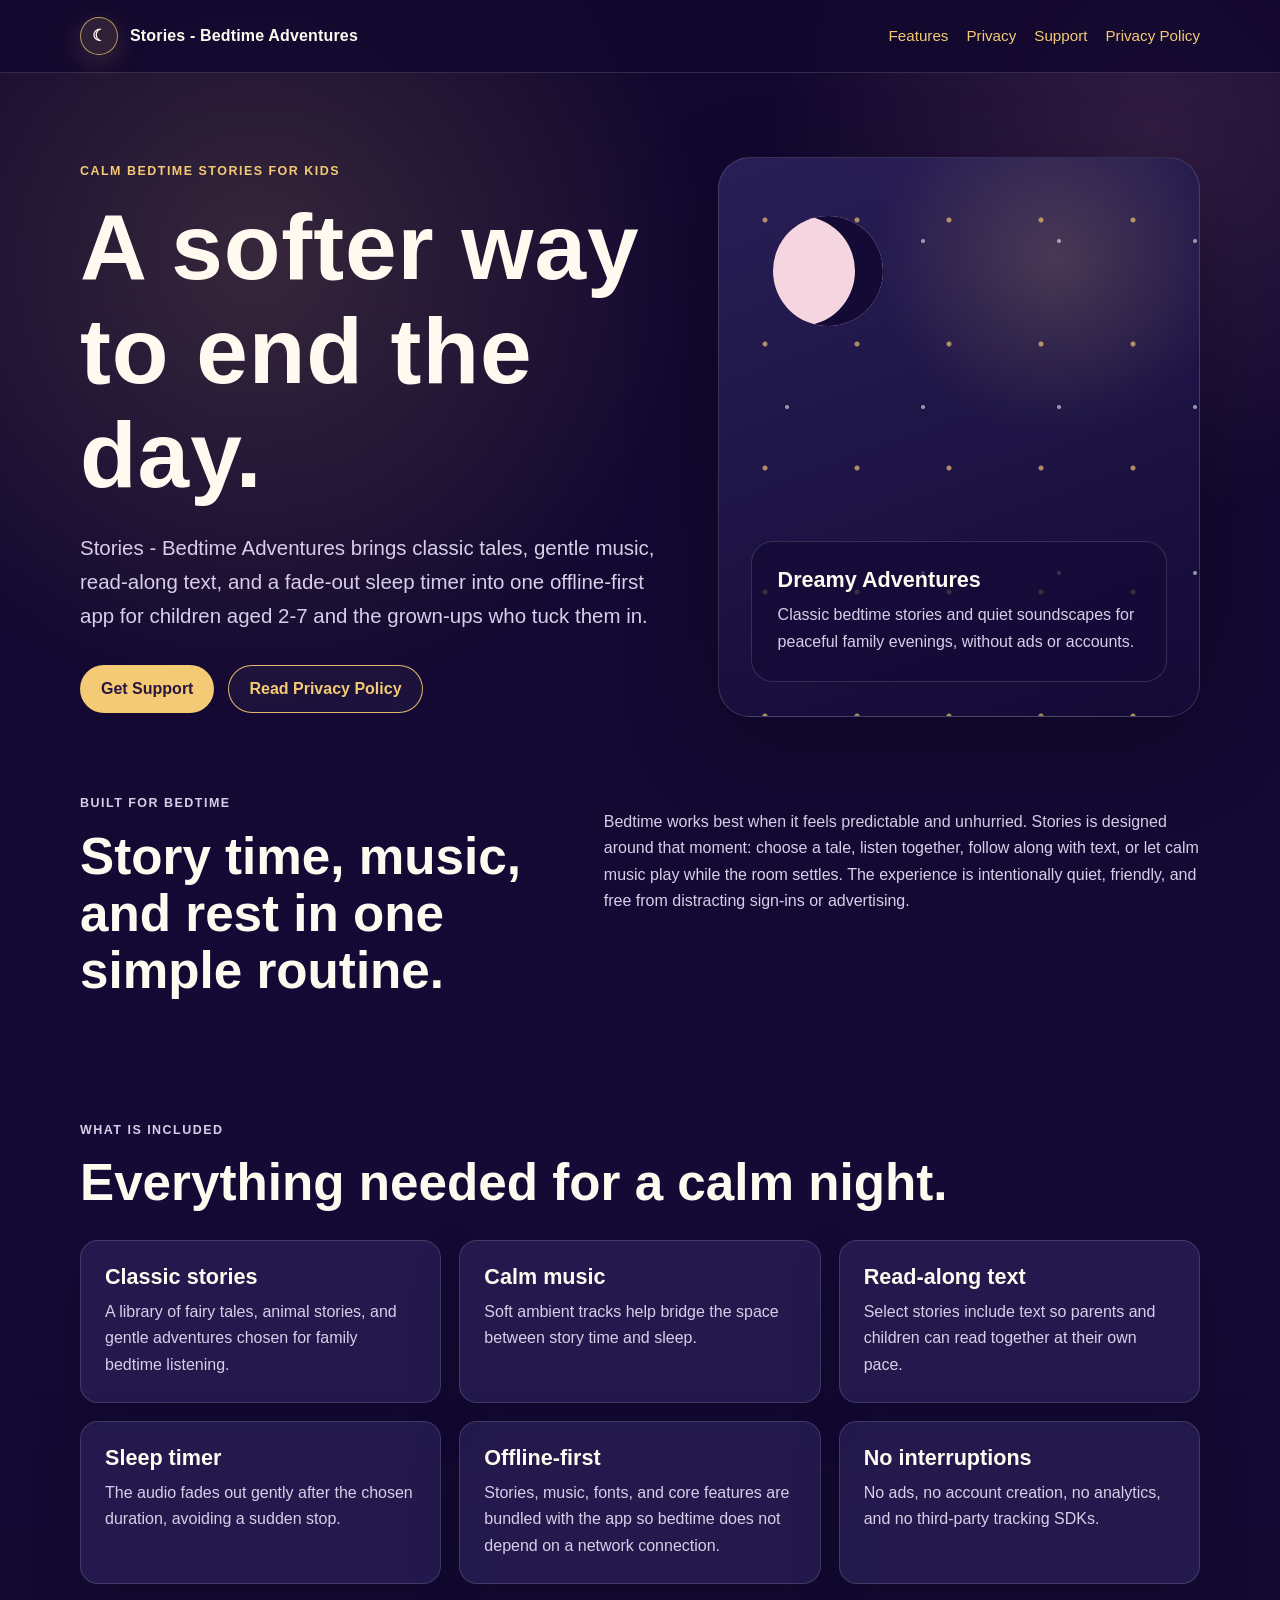
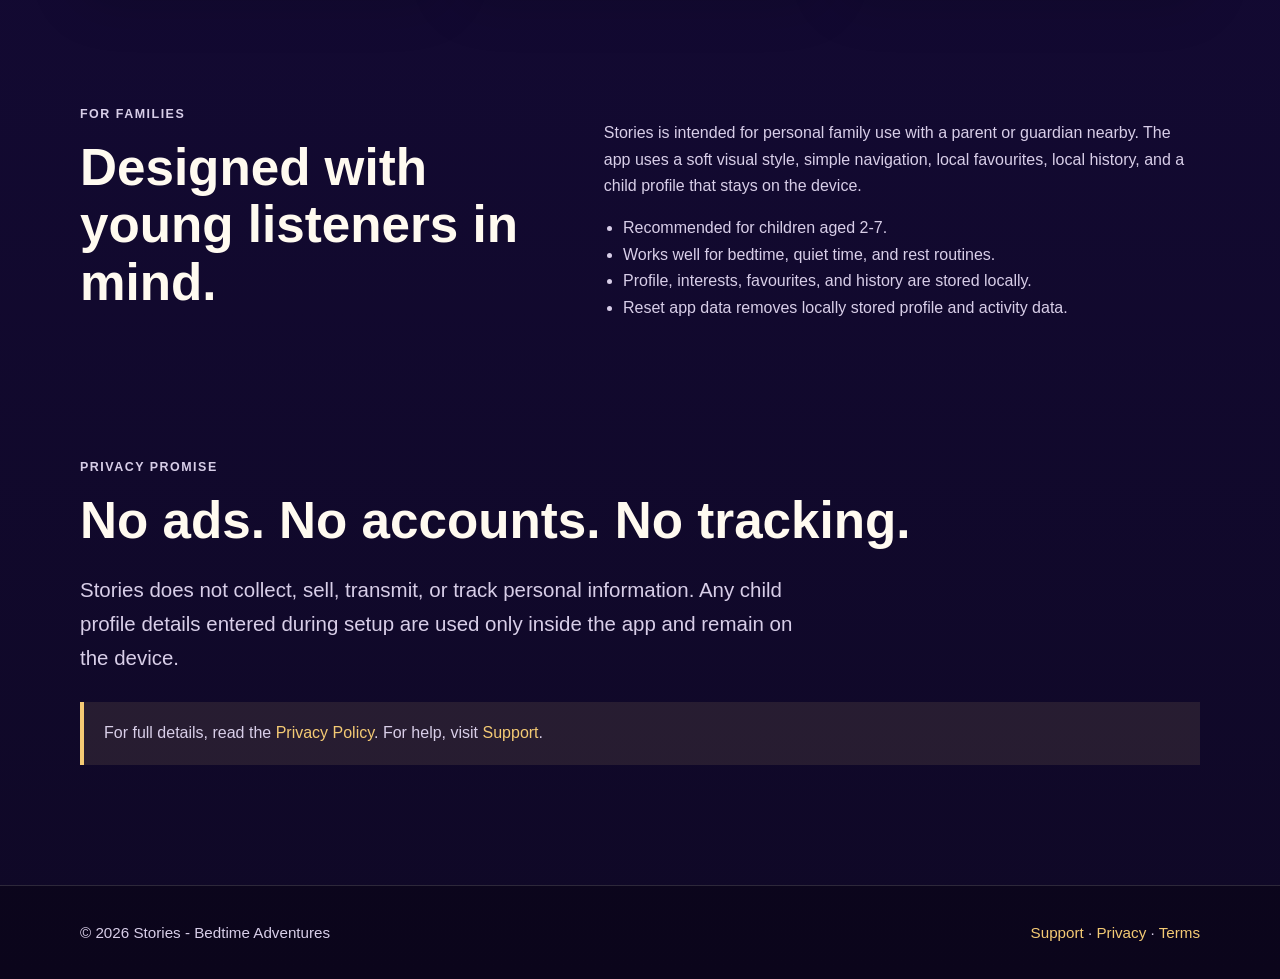
==== index.html @ 09371b65 "Add files via upload" ====
<!doctype html>
<html lang="en">
  <head>
    <meta charset="utf-8">
    <meta name="viewport" content="width=device-width, initial-scale=1">
    <title>Stories - Bedtime Adventures</title>
    <meta
      name="description"
      content="Stories - Bedtime Adventures is an offline bedtime companion for children aged 2-7, with classic stories, calm music, read-along text, and a gentle sleep timer."
    >
    <link rel="stylesheet" href="styles.css">
  </head>
  <body>
    <header class="site-header">
      <nav class="nav" aria-label="Main navigation">
        <a class="brand" href="index.html" aria-label="Stories home">
          <span class="brand-mark">☾</span>
          <span>Stories - Bedtime Adventures</span>
        </a>
        <div class="nav-links">
          <a href="#features">Features</a>
          <a href="#privacy">Privacy</a>
          <a href="support.html">Support</a>
          <a href="privacy.html">Privacy Policy</a>
        </div>
      </nav>
    </header>

    <main>
      <section class="hero">
        <div>
          <p class="eyebrow">Calm bedtime stories for kids</p>
          <h1>A softer way to end the day.</h1>
          <p class="lead">
            Stories - Bedtime Adventures brings classic tales, gentle music,
            read-along text, and a fade-out sleep timer into one offline-first
            app for children aged 2-7 and the grown-ups who tuck them in.
          </p>
          <div class="actions">
            <a class="button primary" href="support.html">Get Support</a>
            <a class="button secondary" href="privacy.html">Read Privacy Policy</a>
          </div>
        </div>
        <div class="phone-card" aria-hidden="true">
          <div class="stars"></div>
          <div class="moon"></div>
          <div class="preview-panel">
            <h3>Dreamy Adventures</h3>
            <p>
              Classic bedtime stories and quiet soundscapes for peaceful family
              evenings, without ads or accounts.
            </p>
          </div>
        </div>
      </section>

      <section class="section intro">
        <div class="split">
          <div>
            <p class="eyebrow">Built for bedtime</p>
            <h2>Story time, music, and rest in one simple routine.</h2>
          </div>
          <p>
            Bedtime works best when it feels predictable and unhurried.
            Stories is designed around that moment: choose a tale, listen
            together, follow along with text, or let calm music play while the
            room settles. The experience is intentionally quiet, friendly, and
            free from distracting sign-ins or advertising.
          </p>
        </div>
      </section>

      <section class="section" id="features">
        <p class="eyebrow">What is included</p>
        <h2>Everything needed for a calm night.</h2>
        <div class="grid">
          <article class="card">
            <h3>Classic stories</h3>
            <p>
              A library of fairy tales, animal stories, and gentle adventures
              chosen for family bedtime listening.
            </p>
          </article>
          <article class="card">
            <h3>Calm music</h3>
            <p>
              Soft ambient tracks help bridge the space between story time and
              sleep.
            </p>
          </article>
          <article class="card">
            <h3>Read-along text</h3>
            <p>
              Select stories include text so parents and children can read
              together at their own pace.
            </p>
          </article>
          <article class="card">
            <h3>Sleep timer</h3>
            <p>
              The audio fades out gently after the chosen duration, avoiding a
              sudden stop.
            </p>
          </article>
          <article class="card">
            <h3>Offline-first</h3>
            <p>
              Stories, music, fonts, and core features are bundled with the app
              so bedtime does not depend on a network connection.
            </p>
          </article>
          <article class="card">
            <h3>No interruptions</h3>
            <p>
              No ads, no account creation, no analytics, and no third-party
              tracking SDKs.
            </p>
          </article>
        </div>
      </section>

      <section class="section">
        <div class="split">
          <div>
            <p class="eyebrow">For families</p>
            <h2>Designed with young listeners in mind.</h2>
          </div>
          <div>
            <p>
              Stories is intended for personal family use with a parent or
              guardian nearby. The app uses a soft visual style, simple
              navigation, local favourites, local history, and a child profile
              that stays on the device.
            </p>
            <ul class="list">
              <li>Recommended for children aged 2-7.</li>
              <li>Works well for bedtime, quiet time, and rest routines.</li>
              <li>Profile, interests, favourites, and history are stored locally.</li>
              <li>Reset app data removes locally stored profile and activity data.</li>
            </ul>
          </div>
        </div>
      </section>

      <section class="section" id="privacy">
        <p class="eyebrow">Privacy promise</p>
        <h2>No ads. No accounts. No tracking.</h2>
        <p class="lead">
          Stories does not collect, sell, transmit, or track personal
          information. Any child profile details entered during setup are used
          only inside the app and remain on the device.
        </p>
        <div class="notice">
          For full details, read the <a href="privacy.html">Privacy Policy</a>.
          For help, visit <a href="support.html">Support</a>.
        </div>
      </section>
    </main>

    <footer class="site-footer">
      <div class="footer-inner">
        <span>© 2026 Stories - Bedtime Adventures</span>
        <span>
          <a href="support.html">Support</a> ·
          <a href="privacy.html">Privacy</a> ·
          <a href="terms.html">Terms</a>
        </span>
      </div>
    </footer>
  </body>
</html>
---- styles.css ----
:root {
  color-scheme: dark;
  --bg: #140a36;
  --bg-soft: #21164d;
  --panel: #2a2058;
  --ink: #fffaf0;
  --muted: #d8cee8;
  --gold: #f4ca74;
  --rose: #ef9db7;
  --line: rgba(255, 250, 240, 0.14);
  --shadow: rgba(0, 0, 0, 0.26);
}

* {
  box-sizing: border-box;
}

html {
  scroll-behavior: smooth;
}

body {
  margin: 0;
  background:
    radial-gradient(circle at 20% 10%, rgba(244, 202, 116, 0.16), transparent 28rem),
    radial-gradient(circle at 90% 5%, rgba(239, 157, 183, 0.14), transparent 24rem),
    linear-gradient(180deg, #12072e 0%, var(--bg) 48%, #0f0826 100%);
  color: var(--ink);
  font-family: ui-rounded, "SF Pro Rounded", "Nunito", "Helvetica Neue", Arial, sans-serif;
  line-height: 1.65;
}

a {
  color: var(--gold);
  text-decoration: none;
}

a:hover {
  text-decoration: underline;
}

.site-header {
  position: sticky;
  top: 0;
  z-index: 2;
  background: rgba(18, 7, 46, 0.86);
  border-bottom: 1px solid var(--line);
  backdrop-filter: blur(18px);
}

.nav {
  width: min(1120px, calc(100% - 32px));
  margin: 0 auto;
  min-height: 72px;
  display: flex;
  align-items: center;
  justify-content: space-between;
  gap: 24px;
}

.brand {
  display: inline-flex;
  align-items: center;
  gap: 12px;
  color: var(--ink);
  font-weight: 800;
  letter-spacing: 0.01em;
}

.brand-mark {
  width: 38px;
  height: 38px;
  display: grid;
  place-items: center;
  border: 1px solid rgba(244, 202, 116, 0.7);
  border-radius: 50%;
  background: rgba(244, 202, 116, 0.12);
  box-shadow: 0 8px 28px rgba(244, 202, 116, 0.18);
}

.nav-links {
  display: flex;
  flex-wrap: wrap;
  justify-content: flex-end;
  gap: 18px;
  font-size: 0.95rem;
}

.hero,
.section,
.footer-inner {
  width: min(1120px, calc(100% - 32px));
  margin: 0 auto;
}

.hero {
  padding: 84px 0 56px;
  display: grid;
  grid-template-columns: minmax(0, 1.1fr) minmax(280px, 0.9fr);
  gap: 48px;
  align-items: center;
}

.eyebrow {
  margin: 0 0 14px;
  color: var(--gold);
  font-weight: 800;
  text-transform: uppercase;
  letter-spacing: 0.12em;
  font-size: 0.78rem;
}

h1,
h2,
h3 {
  line-height: 1.12;
  margin: 0;
}

h1 {
  font-size: clamp(2.8rem, 8vw, 5.8rem);
  letter-spacing: 0.01em;
}

h2 {
  font-size: clamp(2rem, 5vw, 3.2rem);
}

h3 {
  font-size: 1.35rem;
}

.lead {
  max-width: 720px;
  margin: 24px 0 0;
  color: var(--muted);
  font-size: clamp(1.08rem, 2vw, 1.28rem);
}

.actions {
  margin-top: 32px;
  display: flex;
  flex-wrap: wrap;
  gap: 14px;
}

.button {
  display: inline-flex;
  align-items: center;
  justify-content: center;
  min-height: 48px;
  padding: 0 20px;
  border-radius: 999px;
  font-weight: 800;
  border: 1px solid rgba(244, 202, 116, 0.9);
}

.button.primary {
  color: #28163f;
  background: var(--gold);
}

.button.secondary {
  color: var(--gold);
  background: rgba(255, 255, 255, 0.04);
}

.phone-card {
  position: relative;
  min-height: 560px;
  border: 1px solid var(--line);
  border-radius: 32px;
  background:
    radial-gradient(circle at 70% 18%, rgba(244, 202, 116, 0.18), transparent 11rem),
    linear-gradient(160deg, rgba(42, 32, 88, 0.96), rgba(20, 10, 54, 0.98));
  box-shadow: 0 28px 90px var(--shadow);
  overflow: hidden;
}

.moon {
  position: absolute;
  top: 58px;
  left: 54px;
  width: 110px;
  height: 110px;
  border-radius: 50%;
  background: #f5d5df;
  box-shadow: inset -28px 0 0 #140a36;
}

.stars {
  position: absolute;
  inset: 0;
  background-image:
    radial-gradient(circle, rgba(244, 202, 116, 0.95) 0 2px, transparent 3px),
    radial-gradient(circle, rgba(255, 255, 255, 0.78) 0 1.5px, transparent 2.5px);
  background-size: 92px 124px, 136px 166px;
  opacity: 0.7;
}

.preview-panel {
  position: absolute;
  left: 32px;
  right: 32px;
  bottom: 34px;
  padding: 26px;
  border: 1px solid var(--line);
  border-radius: 22px;
  background: rgba(20, 10, 54, 0.72);
}

.preview-panel p {
  margin: 10px 0 0;
  color: var(--muted);
}

.section {
  padding: 60px 0;
}

.section.intro {
  padding-top: 20px;
}

.grid {
  display: grid;
  grid-template-columns: repeat(3, minmax(0, 1fr));
  gap: 18px;
  margin-top: 28px;
}

.card {
  padding: 24px;
  border: 1px solid var(--line);
  border-radius: 18px;
  background: rgba(42, 32, 88, 0.72);
  box-shadow: 0 18px 54px rgba(0, 0, 0, 0.16);
}

.card p,
.section p,
.section li {
  color: var(--muted);
}

.card p {
  margin: 10px 0 0;
}

.list {
  padding-left: 1.2rem;
}

.split {
  display: grid;
  grid-template-columns: 0.9fr 1.1fr;
  gap: 36px;
  align-items: start;
}

.notice {
  margin-top: 28px;
  padding: 18px 20px;
  border-left: 4px solid var(--gold);
  background: rgba(244, 202, 116, 0.1);
  color: var(--muted);
}

.faq {
  display: grid;
  gap: 14px;
  margin-top: 28px;
}

details {
  border: 1px solid var(--line);
  border-radius: 16px;
  background: rgba(42, 32, 88, 0.62);
  padding: 18px 20px;
}

summary {
  cursor: pointer;
  color: var(--ink);
  font-weight: 800;
}

details p {
  margin-bottom: 0;
}

.site-footer {
  margin-top: 60px;
  border-top: 1px solid var(--line);
  background: rgba(10, 5, 24, 0.7);
}

.footer-inner {
  padding: 34px 0;
  display: flex;
  flex-wrap: wrap;
  justify-content: space-between;
  gap: 16px;
  color: var(--muted);
  font-size: 0.95rem;
}

@media (max-width: 820px) {
  .nav,
  .footer-inner {
    align-items: flex-start;
    flex-direction: column;
  }

  .nav-links {
    justify-content: flex-start;
  }

  .hero,
  .split {
    grid-template-columns: 1fr;
  }

  .hero {
    padding-top: 52px;
  }

  .grid {
    grid-template-columns: 1fr;
  }

  .phone-card {
    min-height: 420px;
  }
}
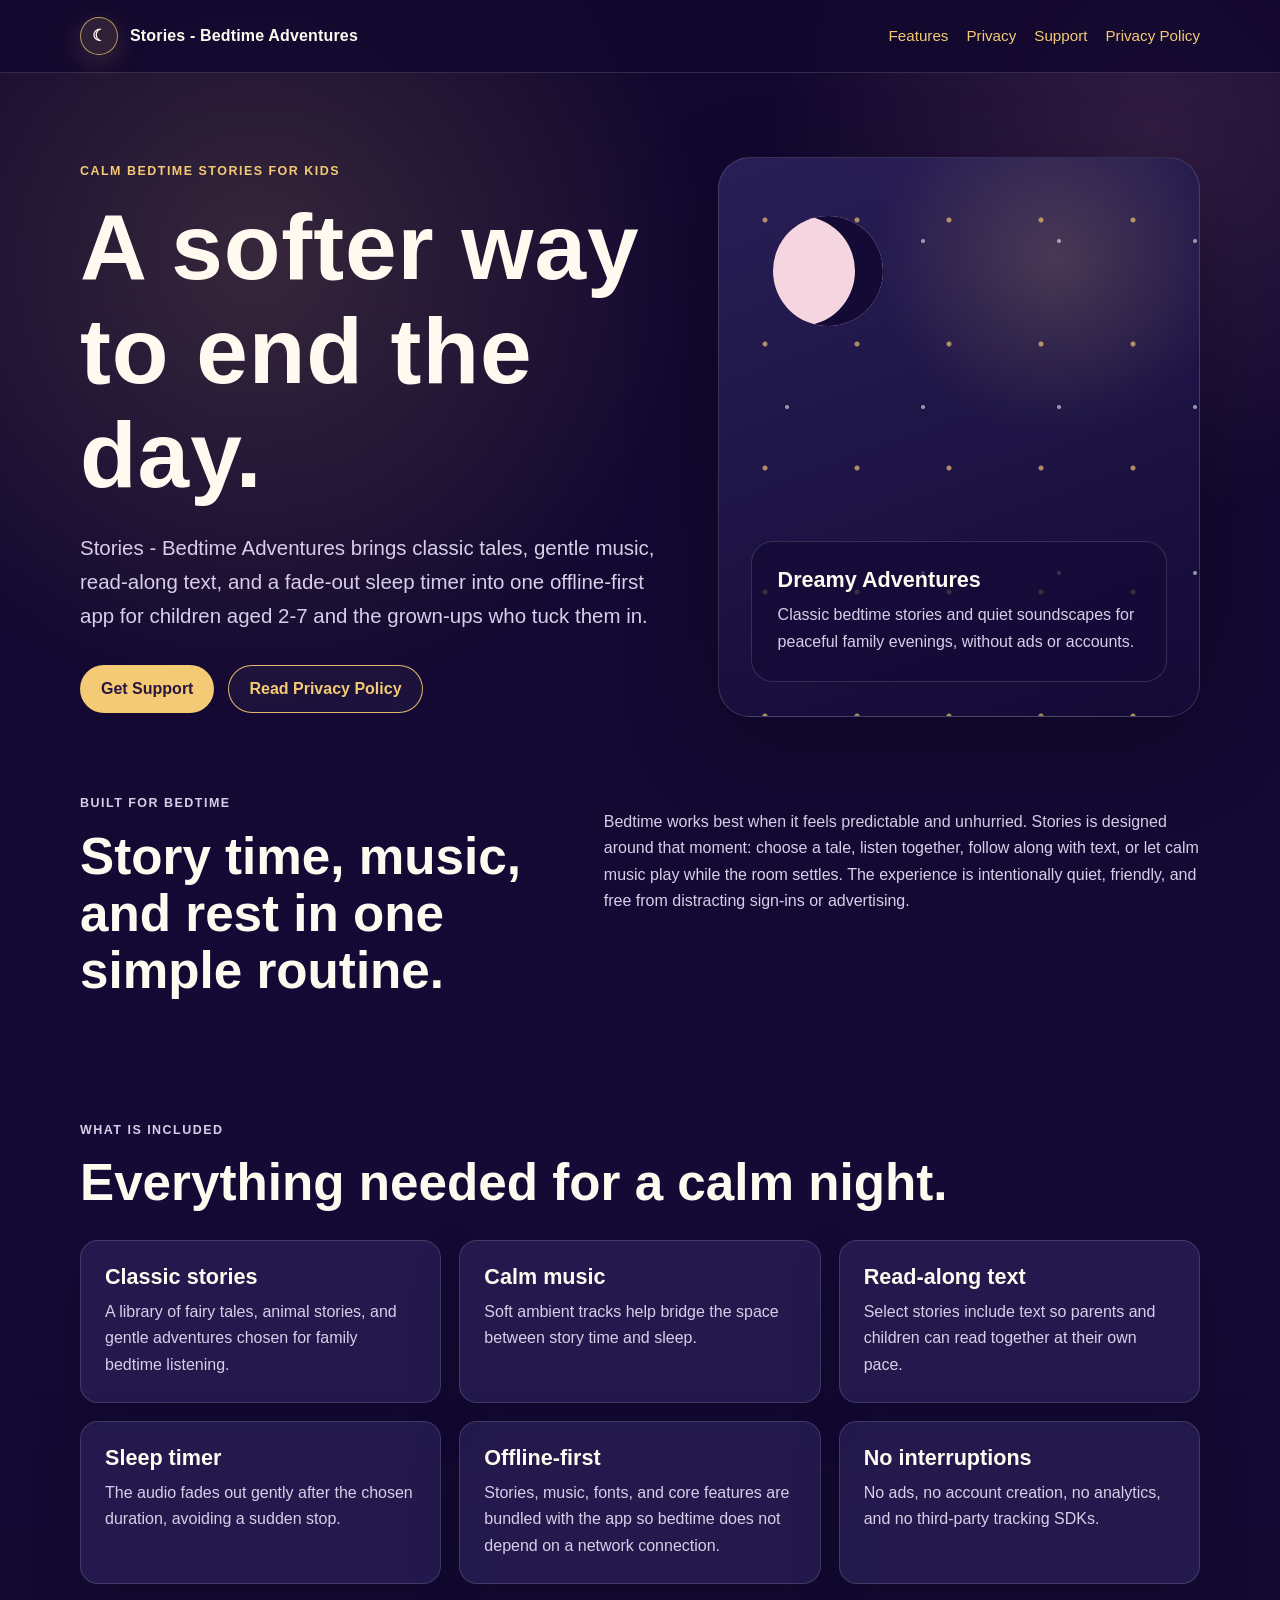
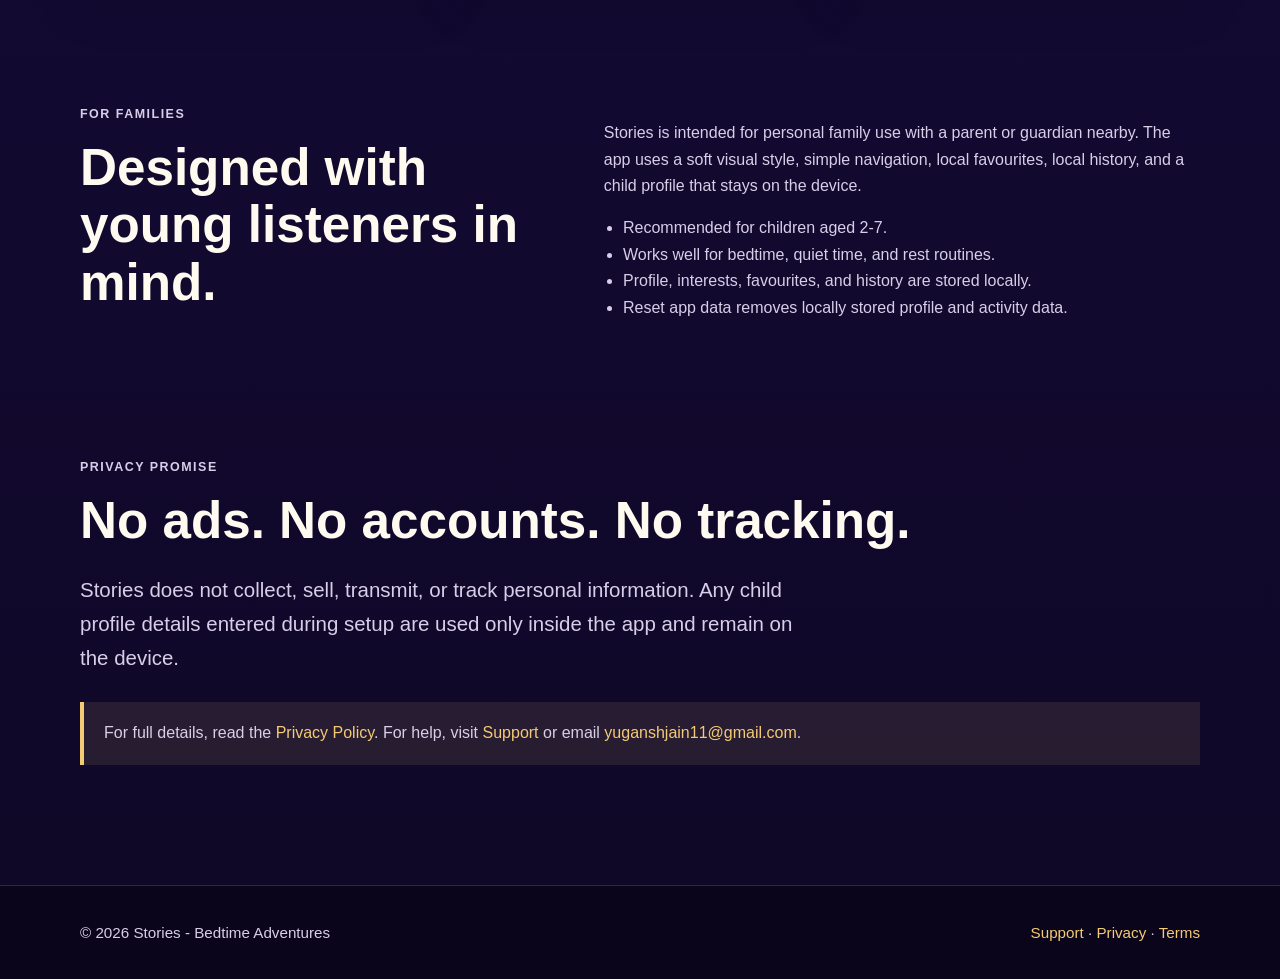
==== commit 653abb46: "Add contact email to marketing page" ====
--- a/index.html
+++ b/index.html
@@ -152,7 +152,8 @@
         </p>
         <div class="notice">
           For full details, read the <a href="privacy.html">Privacy Policy</a>.
-          For help, visit <a href="support.html">Support</a>.
+          For help, visit <a href="support.html">Support</a> or email
+          <a href="mailto:yuganshjain11@gmail.com">yuganshjain11@gmail.com</a>.
         </div>
       </section>
     </main>
